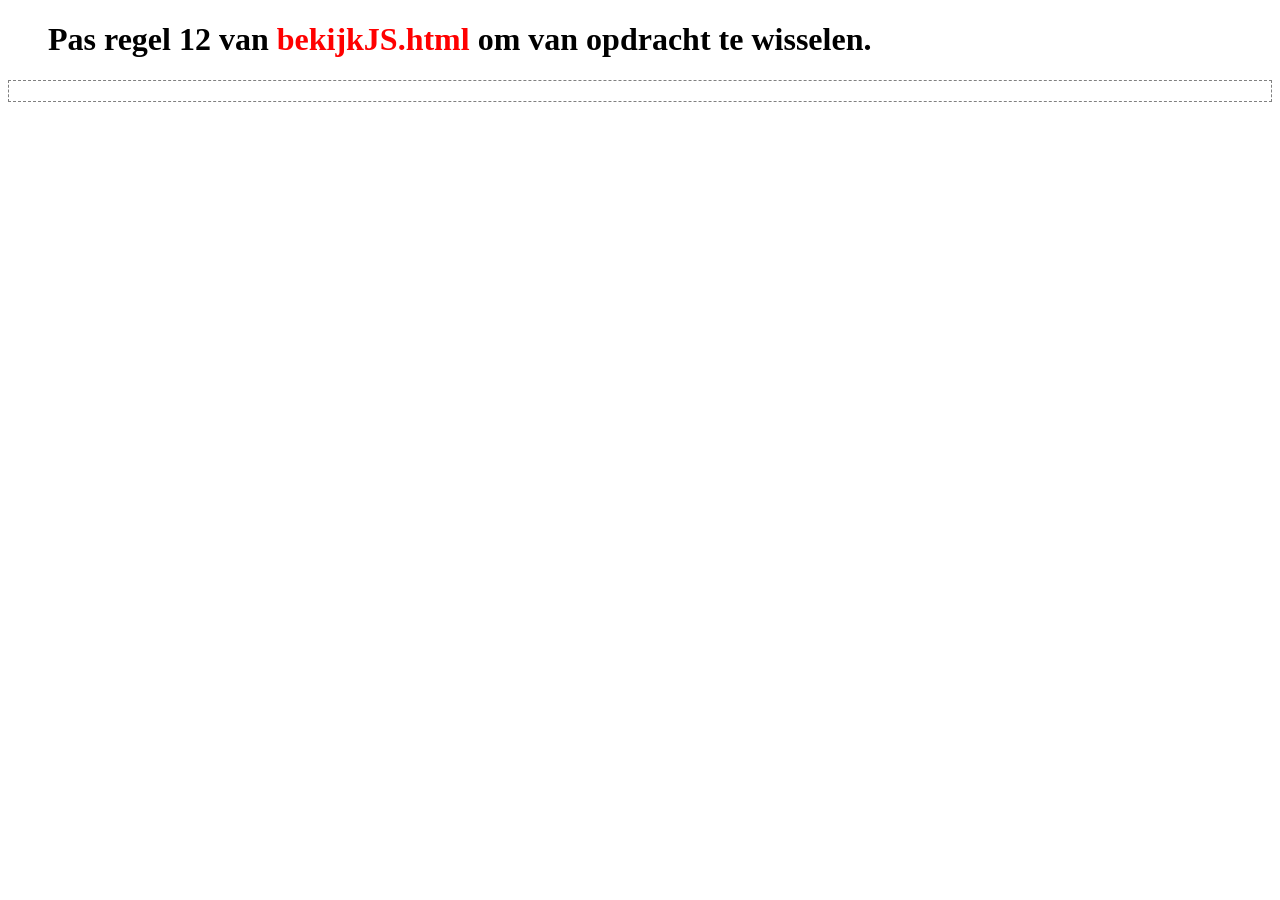
==== bekijkJS.html @ 24dbc04d "Test" ====
<!DOCTYPE html>
<html lang="nl">
  <head>
    <meta charset="UTF-8">
    <link rel="stylesheet" type="text/css" href="CSS/games.css">
    <script src="JS/P5/p5.min.js"></script>
    <!-- PAS DE REGEL HIERONDER AAN ALS JE EEN ANDERE OPGAVE WILT BEKIJKEN -->
    <!-- PAS DE REGEL HIERONDER AAN ALS JE EEN ANDERE OPGAVE WILT BEKIJKEN -->

    <!-- <script src='JS/H1/H1O01.js'></script> -->

    <script src='JS/test.js'></script>

    <!--
        <script src='JS/test.js'></script>
    -->

    <!-- PAS DE REGEL HIERBOVEN AAN ALS JE EEN ANDERE OPGAVE WILT BEKIJKEN -->
    <!-- PAS DE REGEL HIERBOVEN AAN ALS JE EEN ANDERE OPGAVE WILT BEKIJKEN -->
  </head>
  <body>
    <div class="container" id="clicker">
      <blockquote>
        <h1>Pas regel 12 van <font style="color: red;">bekijkJS.html</font> om van opdracht te wisselen.</h1>
      </blockquote>
    </div>
    <div class="container">
      <div id="processing" style='border: 1px dashed grey; padding: 10px;'></div>
    </div>
  </body>
</html>
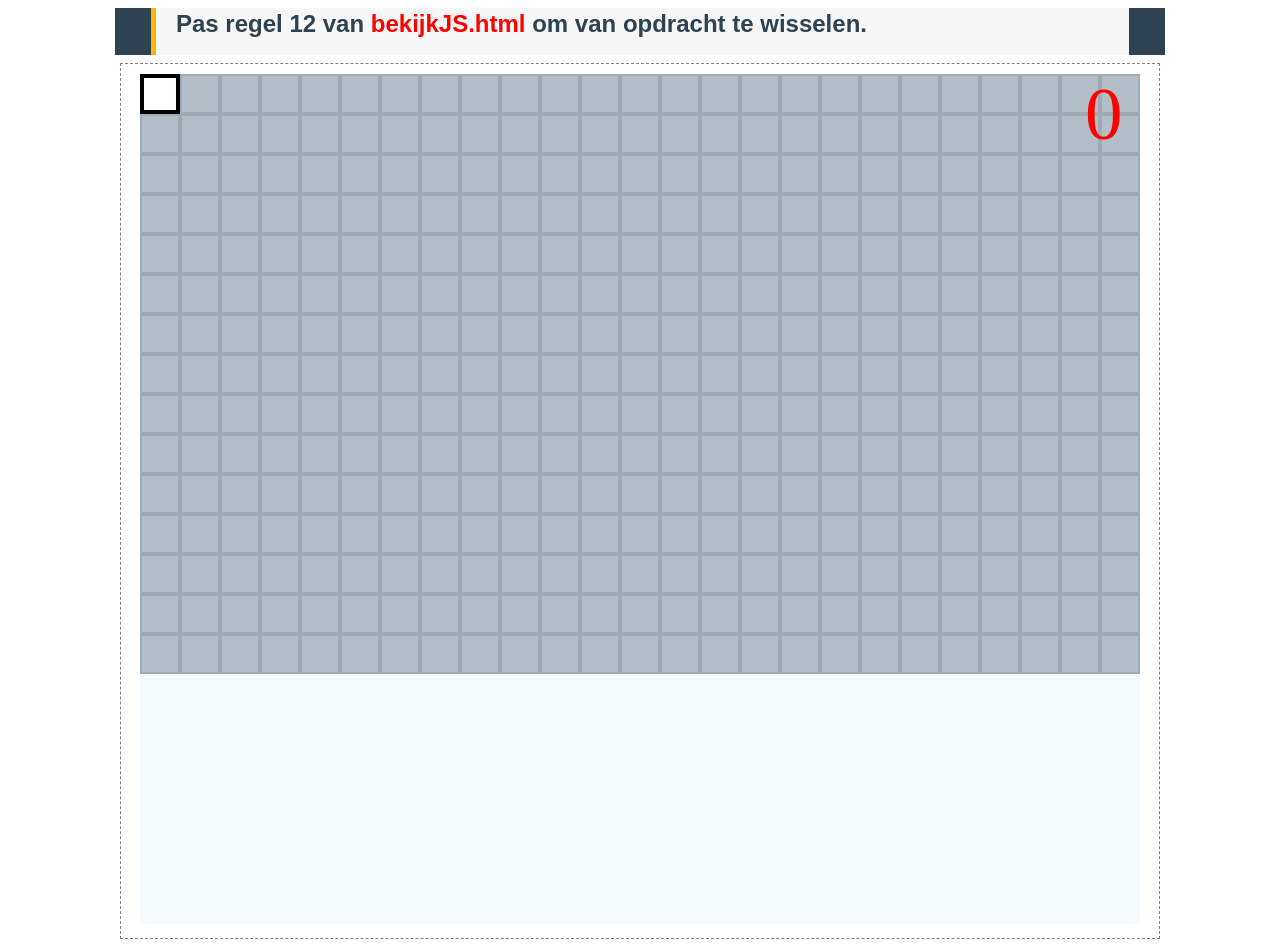
==== commit e548893d: "My Own Codespace" ====
--- a/bekijkJS.html
+++ b/bekijkJS.html
@@ -1,31 +1,31 @@
-<!DOCTYPE html>
-<html lang="nl">
-  <head>
-    <meta charset="UTF-8">
-    <link rel="stylesheet" type="text/css" href="CSS/games.css">
-    <script src="JS/P5/p5.min.js"></script>
-    <!-- PAS DE REGEL HIERONDER AAN ALS JE EEN ANDERE OPGAVE WILT BEKIJKEN -->
-    <!-- PAS DE REGEL HIERONDER AAN ALS JE EEN ANDERE OPGAVE WILT BEKIJKEN -->
-
-    <!-- <script src='JS/H1/H1O01.js'></script> -->
-
-    <script src='JS/test.js'></script>
-
-    <!--
-        <script src='JS/test.js'></script>
-    -->
-
-    <!-- PAS DE REGEL HIERBOVEN AAN ALS JE EEN ANDERE OPGAVE WILT BEKIJKEN -->
-    <!-- PAS DE REGEL HIERBOVEN AAN ALS JE EEN ANDERE OPGAVE WILT BEKIJKEN -->
-  </head>
-  <body>
-    <div class="container" id="clicker">
-      <blockquote>
-        <h1>Pas regel 12 van <font style="color: red;">bekijkJS.html</font> om van opdracht te wisselen.</h1>
-      </blockquote>
-    </div>
-    <div class="container">
-      <div id="processing" style='border: 1px dashed grey; padding: 10px;'></div>
-    </div>
-  </body>
+<!DOCTYPE html>
+<html lang="nl">
+  <head>
+    <meta charset="UTF-8">
+    <link rel="stylesheet" type="text/css" href="CSS/games.css">
+    <script src="JS/P5/p5.min.js"></script>
+    <!-- PAS DE REGEL HIERONDER AAN ALS JE EEN ANDERE OPGAVE WILT BEKIJKEN -->
+    <!-- PAS DE REGEL HIERONDER AAN ALS JE EEN ANDERE OPGAVE WILT BEKIJKEN -->
+
+    <!-- <script src='JS/H1/H1O01.js'></script> -->
+
+    <script src='JS/spel.js'></script>
+
+    <!--
+        <script src='JS/test.js'></script>
+    -->
+
+    <!-- PAS DE REGEL HIERBOVEN AAN ALS JE EEN ANDERE OPGAVE WILT BEKIJKEN -->
+    <!-- PAS DE REGEL HIERBOVEN AAN ALS JE EEN ANDERE OPGAVE WILT BEKIJKEN -->
+  </head>
+  <body>
+    <div class="container" id="clicker">
+      <blockquote>
+        <h1>Pas regel 12 van <font style="color: red;">bekijkJS.html</font> om van opdracht te wisselen.</h1>
+      </blockquote>
+    </div>
+    <div class="container">
+      <div id="processing" style='border: 1px dashed grey; padding: 10px;'></div>
+    </div>
+  </body>
 </html>
--- a/CSS/games.css
+++ b/CSS/games.css
@@ -0,0 +1,93 @@
+body {
+    font-family: sans-serif;
+}
+
+p {
+  font-weight: 400;
+  font-size: 16px;
+  line-height: 26px;
+  color: #fff;  
+  margin: 0 0 15px 0;
+}
+
+h1, h2, h3, h4, h5, h6, p {
+    margin: 0 0 15px 0;
+    color: #2d4351;
+}
+
+h1 {
+    font-size: 24px;
+}
+
+a,a:hover, a:focus, a:active, a:visited {
+    text-decoration: inherit;
+    color:#ffb606;
+    outline: 0;
+}
+
+a:hover {
+    color: #2d4351;
+}
+
+blockquote {
+	padding: 2px 20px;
+	border-left: 5px solid rgba(255,182,6,1);
+	background: #f7f7f7;
+    margin: 0 1em;
+}
+
+button, a.button {
+    background: #fff;
+    color: #ffb606;
+    font-size: 14px;
+    padding: 8px 20px;
+    border: 1px solid #fff;
+    margin: 0px 2px;
+    border-radius: 15px;
+}
+
+button, a.button, a:hover, button:hover, a.button:hover {
+    -webkit-transition:0.7s ease-in-out;
+    -moz-transition: 0.7s ease-in-out;
+    -o-transition: 0.7s ease-in-out;
+    transition: 0.7s ease-in-out;
+}
+
+.hoofdstuk {
+    background: #2d4351;
+    color: #ffb606;
+    font-size: 20px;
+    border: 1px solid #ffb606;
+    margin-bottom: 10px;
+}
+
+.extern {
+    background: #ffb606;
+    color: #2d4351;
+    font-size: 20px;
+    border: 1px solid #2d4351;
+    margin-bottom: 10px;
+}
+
+button:hover,button:focus, a.button:hover {
+    background-color: transparent ;
+    border-color: #ffb606;
+    outline-style: none;
+}
+
+.container {
+    margin: 0 auto;
+    padding-left: 20px;
+    padding-right: 20px;
+    max-width: 1040px;
+}
+
+#clicker,#code {
+    max-width: 1010px;
+    background-color: #2d4351;
+}
+
+#processing {
+    text-align: center;
+    margin-top: 0.5em;
+}
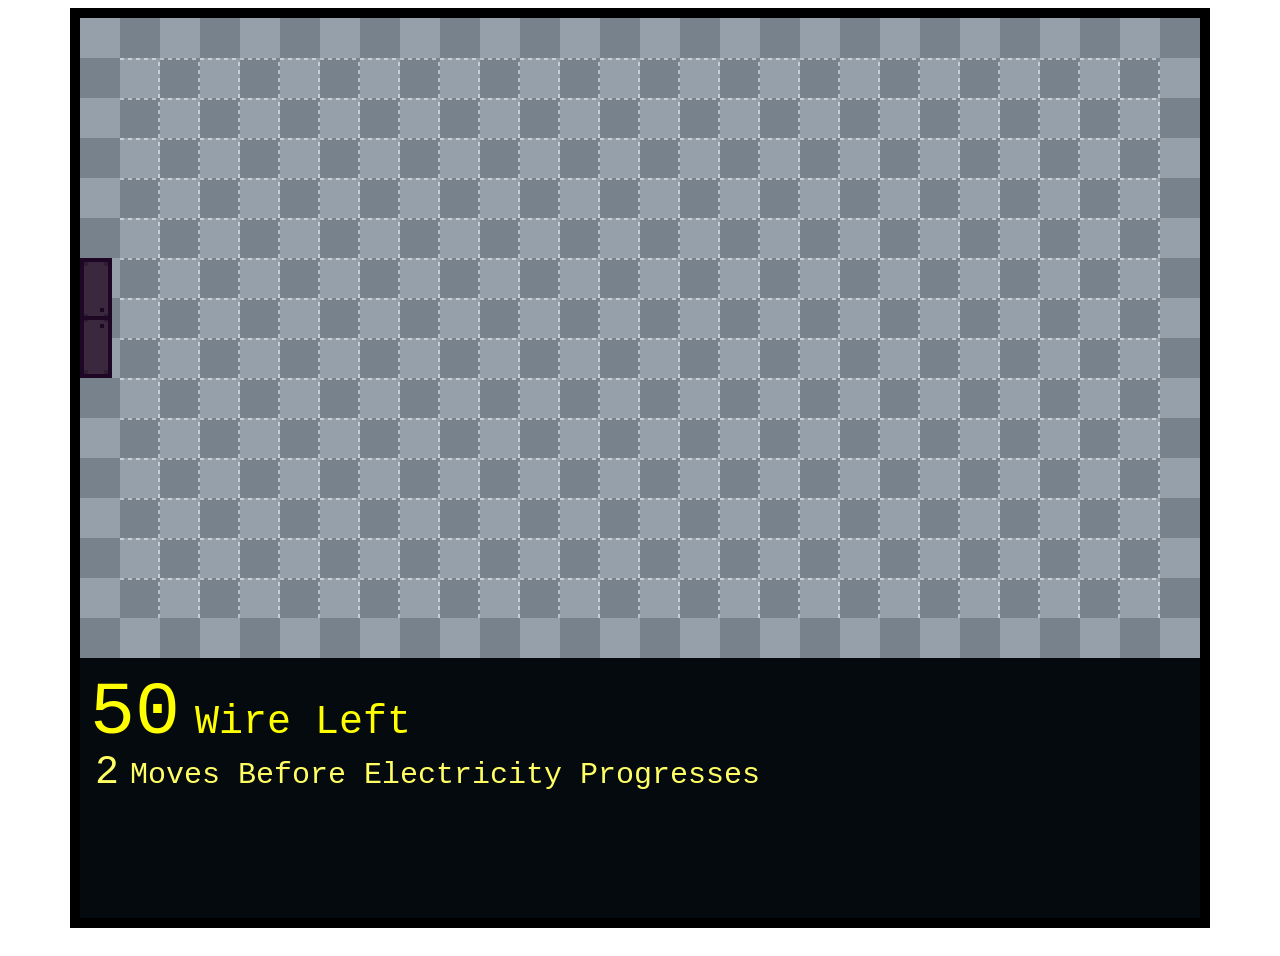
==== commit 8b8da1d3: "moreButtons" ====
--- a/bekijkJS.html
+++ b/bekijkJS.html
@@ -3,9 +3,8 @@
   <head>
     <meta charset="UTF-8">
     <link rel="stylesheet" type="text/css" href="CSS/games.css">
-    <script src="JS/P5/p5.min.js"></script>
-    <!-- PAS DE REGEL HIERONDER AAN ALS JE EEN ANDERE OPGAVE WILT BEKIJKEN -->
-    <!-- PAS DE REGEL HIERONDER AAN ALS JE EEN ANDERE OPGAVE WILT BEKIJKEN -->
+    <script src="JS/P5/p5.js"></script>
+
 
     <!-- <script src='JS/H1/H1O01.js'></script> -->
 
@@ -19,13 +18,8 @@
     <!-- PAS DE REGEL HIERBOVEN AAN ALS JE EEN ANDERE OPGAVE WILT BEKIJKEN -->
   </head>
   <body>
-    <div class="container" id="clicker">
-      <blockquote>
-        <h1>Pas regel 12 van <font style="color: red;">bekijkJS.html</font> om van opdracht te wisselen.</h1>
-      </blockquote>
-    </div>
     <div class="container">
-      <div id="processing" style='border: 1px dashed grey; padding: 10px;'></div>
+      <div id="processing" style='border: 10px solid black; padding: 0px;'></div>
     </div>
   </body>
 </html>
--- a/CSS/games.css
+++ b/CSS/games.css
@@ -1,5 +1,11 @@
+canvas {
+    image-rendering: pixelated;
+    image-rendering: crisp-edges;
+}
+
 body {
     font-family: sans-serif;
+    
 }
 
 p {
@@ -70,16 +76,15 @@
 }
 
 button:hover,button:focus, a.button:hover {
-    background-color: transparent ;
+    background-color: #0b00b0 ;
     border-color: #ffb606;
     outline-style: none;
 }
 
 .container {
     margin: 0 auto;
-    padding-left: 20px;
-    padding-right: 20px;
-    max-width: 1040px;
+    padding-bottom: 20px;
+    width: 1140px;
 }
 
 #clicker,#code {
@@ -89,5 +94,5 @@
 
 #processing {
     text-align: center;
-    margin-top: 0.5em;
+    height: 900px
 }
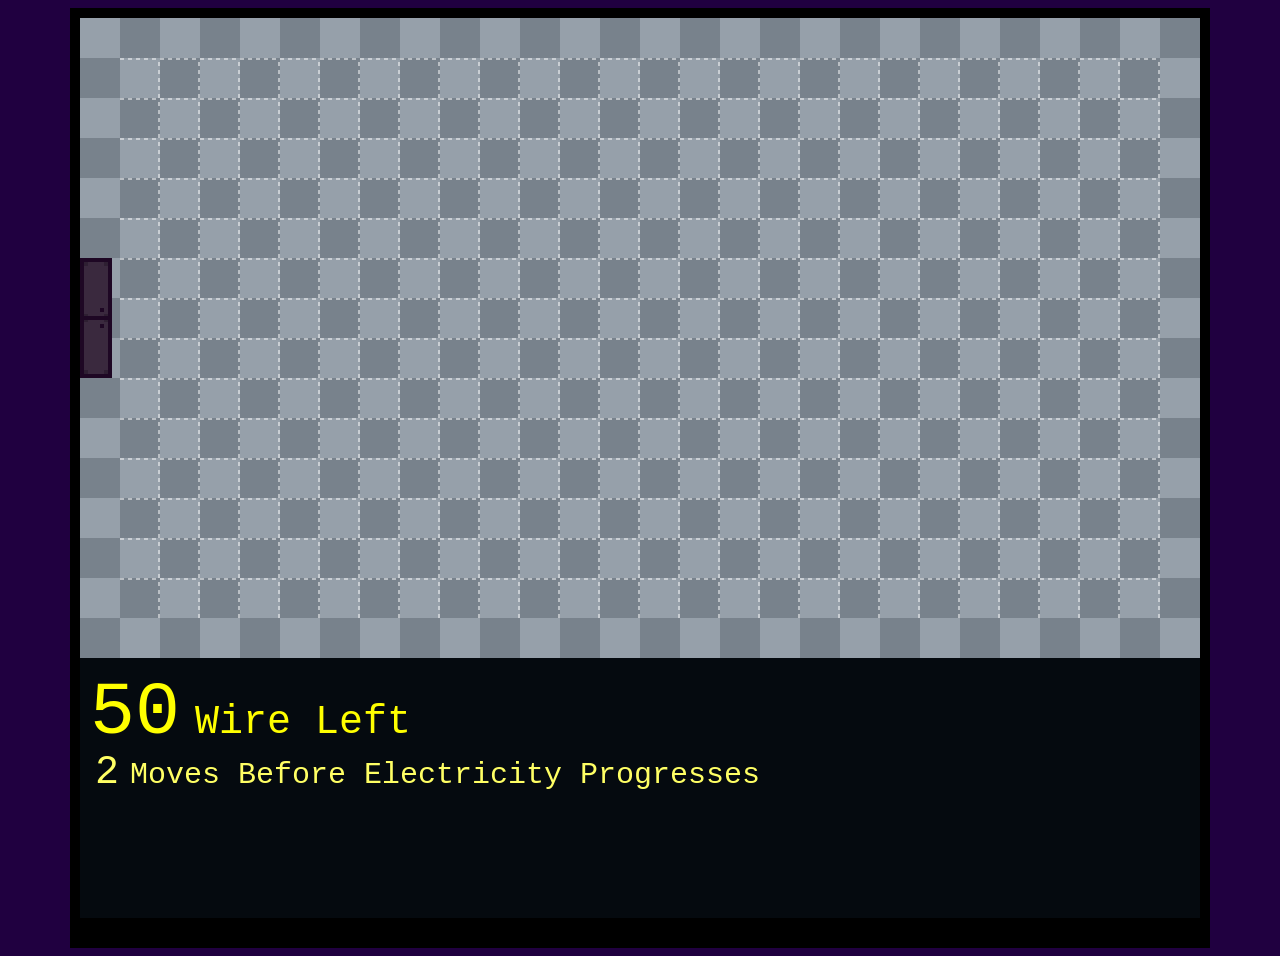
==== commit 9bac0a7b: "background" ====
--- a/bekijkJS.html
+++ b/bekijkJS.html
@@ -19,7 +19,9 @@
   </head>
   <body>
     <div class="container">
-      <div id="processing" style='border: 10px solid black; padding: 0px;'></div>
+      <h1>LOADING...</h1>
+      <div id="processing" style='border: 10px solid black; padding: 0px;'>
+      </div>
     </div>
   </body>
 </html>
--- a/CSS/games.css
+++ b/CSS/games.css
@@ -5,6 +5,7 @@
 
 body {
     font-family: sans-serif;
+    background: #200040
     
 }
 
@@ -22,7 +23,11 @@
 }
 
 h1 {
-    font-size: 24px;
+    font-size: 120px;
+    position: absolute;
+    top: 500px;
+    left: 500px;
+    z-index: -1;
 }
 
 a,a:hover, a:focus, a:active, a:visited {
@@ -76,7 +81,7 @@
 }
 
 button:hover,button:focus, a.button:hover {
-    background-color: #0b00b0 ;
+    background-color: transparent ;
     border-color: #ffb606;
     outline-style: none;
 }
@@ -85,6 +90,7 @@
     margin: 0 auto;
     padding-bottom: 20px;
     width: 1140px;
+    background: #000000
 }
 
 #clicker,#code {
